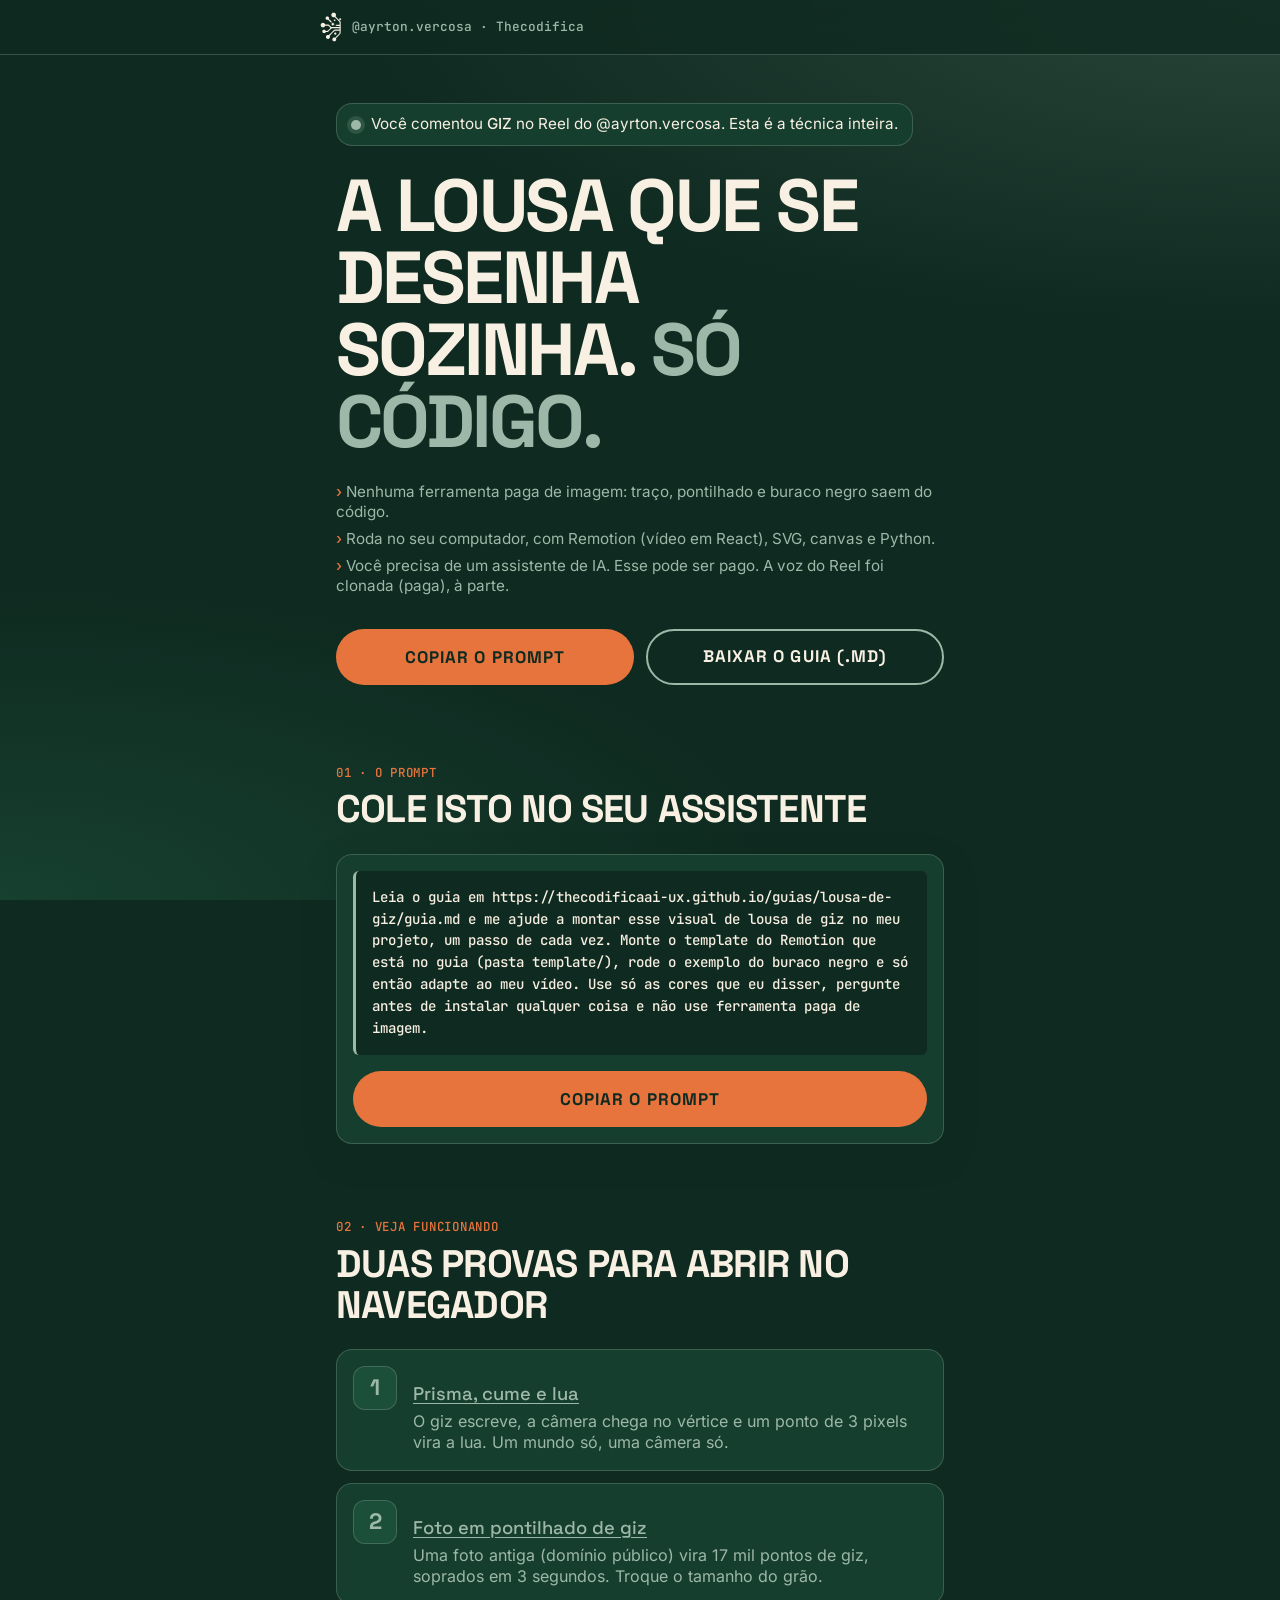
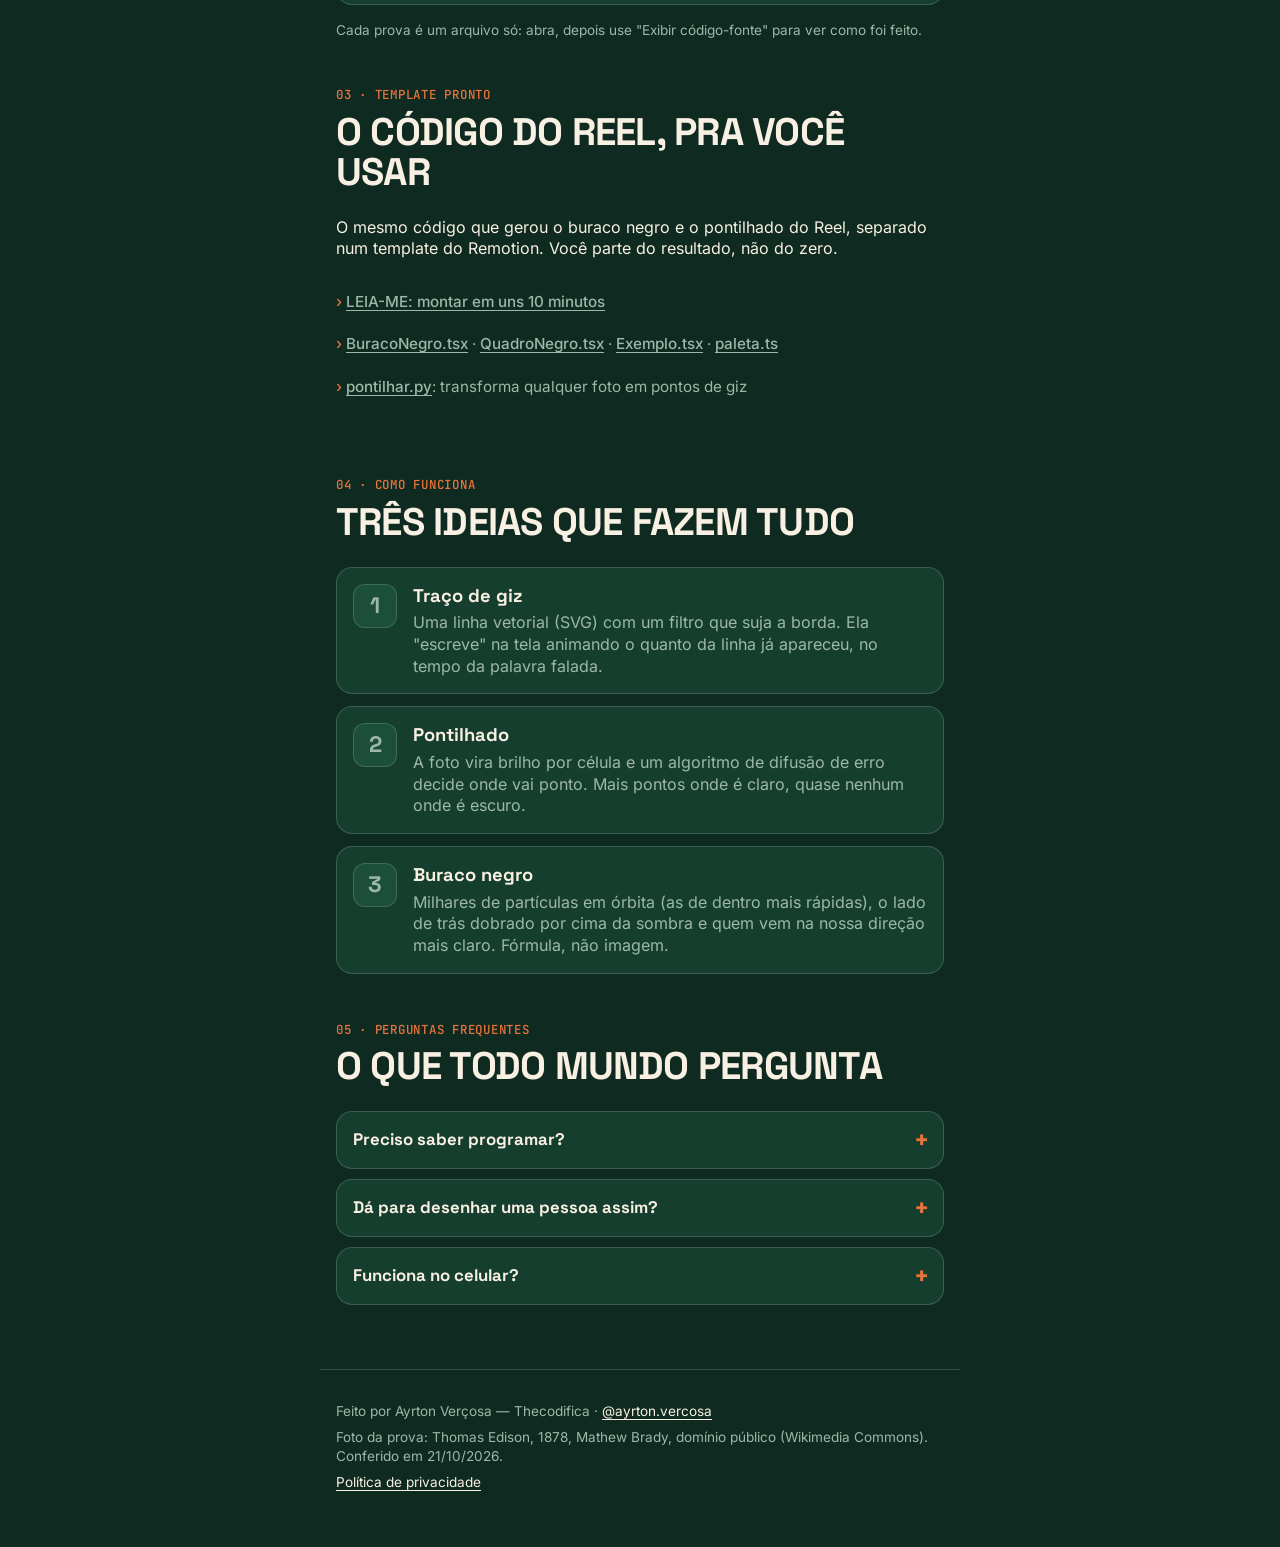
==== lousa-de-giz/index.html @ 0cbdce9f "lousa-de-giz: técnica inteira do Reel (guia, template Remotion e provas) Página do comenta→DM "GIZ":" ====
<!doctype html>
<html lang="pt-BR">
<head>
<meta charset="utf-8">
<meta name="viewport" content="width=device-width, initial-scale=1">
<title>Lousa de giz em código · a técnica inteira</title>
<meta name="description" content="A técnica do Reel da lousa de giz: traço de giz, pontilhado de foto e um buraco negro feitos só com código, sem ferramenta paga de imagem. Um prompt pronto e o guia completo para o seu assistente de IA.">
<meta property="og:type" content="website">
<meta property="og:locale" content="pt_BR">
<meta property="og:url" content="https://thecodificaai-ux.github.io/guias/lousa-de-giz/">
<meta property="og:title" content="A lousa de giz que se desenha sozinha. Só código.">
<meta property="og:description" content="A técnica inteira do @ayrton.vercosa: um prompt para colar no seu assistente de IA, o guia em .md e duas provas para abrir no navegador.">
<link rel="icon" href="icone-creme.svg" type="image/svg+xml">
<link rel="preload" href="fontes/space-grotesk-latin-700-normal.woff2" as="font" type="font/woff2" crossorigin>
<link rel="stylesheet" href="marca/tokens.css">
<link rel="stylesheet" href="estilo.css">
</head>
<body>
<a class="pular" href="#conteudo">Pular para o conteúdo</a>

<header class="topo">
  <div class="topo__marca">
    <img src="icone-creme.svg" alt="" width="28" height="38">
    <span>@ayrton.vercosa · Thecodifica</span>
  </div>
</header>

<main id="conteudo">

  <section class="hero" aria-labelledby="titulo">
    <p class="hero__aviso"><span class="ponto" aria-hidden="true"></span><span>Você comentou <strong>GIZ</strong> no Reel do @ayrton.vercosa. Esta é a técnica inteira.</span></p>
    <h1 id="titulo" class="hero__titulo">A lousa que se desenha sozinha. <span class="destaque">Só código.</span></h1>
    <ul class="hero__nuance">
      <li>Nenhuma ferramenta paga de imagem: traço, pontilhado e buraco negro saem do código.</li>
      <li>Roda no seu computador, com Remotion (vídeo em React), SVG, canvas e Python.</li>
      <li>Você precisa de um assistente de IA. Esse pode ser pago. A voz do Reel foi clonada (paga), à parte.</li>
    </ul>
    <div class="hero__acoes">
      <button type="button" class="botao botao--principal" data-copiar="prompt-texto" data-rotulo="Copiar o prompt">Copiar o prompt</button>
      <a class="botao botao--secundario" href="guia.md" download="guia.md">Baixar o guia (.md)</a>
    </div>
    <p class="hero__dica">Sem JavaScript? O prompt está logo abaixo. Selecione e copie.</p>
  </section>

  <section class="bloco" id="prompt" aria-labelledby="t-prompt">
    <p class="etiqueta">01 · O prompt</p>
    <h2 id="t-prompt">Cole isto no seu assistente</h2>
    <div class="cartao-prompt">
      <pre id="prompt-texto" tabindex="0">Leia o guia em https://thecodificaai-ux.github.io/guias/lousa-de-giz/guia.md e me ajude a montar esse visual de lousa de giz no meu projeto, um passo de cada vez. Monte o template do Remotion que está no guia (pasta template/), rode o exemplo do buraco negro e só então adapte ao meu vídeo. Use só as cores que eu disser, pergunte antes de instalar qualquer coisa e não use ferramenta paga de imagem.</pre>
      <button type="button" class="botao botao--principal botao--cheio" data-copiar="prompt-texto" data-rotulo="Copiar o prompt">Copiar o prompt</button>
    </div>
    <p class="status" role="status" aria-live="polite"></p>
  </section>

  <section class="bloco" aria-labelledby="t-provas">
    <p class="etiqueta">02 · Veja funcionando</p>
    <h2 id="t-provas">Duas provas para abrir no navegador</h2>
    <ol class="passos">
      <li><span class="passos__n" aria-hidden="true">1</span><div><h3><a class="link-forte" href="provas/prisma-pico-lua.html">Prisma, cume e lua</a></h3><p>O giz escreve, a câmera chega no vértice e um ponto de 3 pixels vira a lua. Um mundo só, uma câmera só.</p></div></li>
      <li><span class="passos__n" aria-hidden="true">2</span><div><h3><a class="link-forte" href="provas/foto-em-pontilhado.html">Foto em pontilhado de giz</a></h3><p>Uma foto antiga (domínio público) vira 17 mil pontos de giz, soprados em 3 segundos. Troque o tamanho do grão.</p></div></li>
    </ol>
    <p class="nota">Cada prova é um arquivo só: abra, depois use "Exibir código-fonte" para ver como foi feito.</p>
  </section>

  <section class="bloco" aria-labelledby="t-template">
    <p class="etiqueta">03 · Template pronto</p>
    <h2 id="t-template">O código do Reel, pra você usar</h2>
    <p>O mesmo código que gerou o buraco negro e o pontilhado do Reel, separado num template do Remotion. Você parte do resultado, não do zero.</p>
    <ul class="hero__nuance">
      <li><a class="link-forte" href="template/LEIA-ME.md">LEIA-ME: montar em uns 10 minutos</a></li>
      <li><a class="link-forte" href="template/BuracoNegro.tsx">BuracoNegro.tsx</a> · <a class="link-forte" href="template/QuadroNegro.tsx">QuadroNegro.tsx</a> · <a class="link-forte" href="template/Exemplo.tsx">Exemplo.tsx</a> · <a class="link-forte" href="template/paleta.ts">paleta.ts</a></li>
      <li><a class="link-forte" href="template/pontilhar.py">pontilhar.py</a>: transforma qualquer foto em pontos de giz</li>
    </ul>
  </section>

  <section class="bloco" aria-labelledby="t-como">
    <p class="etiqueta">04 · Como funciona</p>
    <h2 id="t-como">Três ideias que fazem tudo</h2>
    <ol class="passos">
      <li><span class="passos__n" aria-hidden="true">1</span><div><h3>Traço de giz</h3><p>Uma linha vetorial (SVG) com um filtro que suja a borda. Ela "escreve" na tela animando o quanto da linha já apareceu, no tempo da palavra falada.</p></div></li>
      <li><span class="passos__n" aria-hidden="true">2</span><div><h3>Pontilhado</h3><p>A foto vira brilho por célula e um algoritmo de difusão de erro decide onde vai ponto. Mais pontos onde é claro, quase nenhum onde é escuro.</p></div></li>
      <li><span class="passos__n" aria-hidden="true">3</span><div><h3>Buraco negro</h3><p>Milhares de partículas em órbita (as de dentro mais rápidas), o lado de trás dobrado por cima da sombra e quem vem na nossa direção mais claro. Fórmula, não imagem.</p></div></li>
    </ol>
  </section>

  <section class="bloco" aria-labelledby="t-faq">
    <p class="etiqueta">05 · Perguntas frequentes</p>
    <h2 id="t-faq">O que todo mundo pergunta</h2>
    <div class="sanfona">
      <details>
        <summary>Preciso saber programar?</summary>
        <p>Não. O assistente escreve o código com você. Você precisa saber o que quer na tela e aprovar o que ele mostra.</p>
      </details>
      <details>
        <summary>Dá para desenhar uma pessoa assim?</summary>
        <p>Pessoa com volume desenhada à mão em código fica ruim. A regra que ficou: objeto, diagrama e cena são traço; pessoa é foto (a sua, ou de domínio público) virada em pontilhado.</p>
      </details>
      <details>
        <summary>Funciona no celular?</summary>
        <p>As provas abrem no navegador do celular. Para gerar o vídeo você precisa de um computador com Node.js.</p>
      </details>
    </div>
  </section>

</main>

<footer class="rodape">
  <p>Feito por Ayrton Verçosa — Thecodifica · <a href="https://www.instagram.com/ayrton.vercosa/" rel="noopener">@ayrton.vercosa</a></p>
  <p>Foto da prova: Thomas Edison, 1878, Mathew Brady, domínio público (Wikimedia Commons). Conferido em 21/10/2026.</p>
  <p><a href="https://thecodificaai-ux.github.io/thecodifica-legal/privacidade.html">Política de privacidade</a></p>
</footer>

<script src="app.js" defer></script>
</body>
</html>
---- lousa-de-giz/marca/tokens.css ----
/* GERADO por scripts/tokens/build.mjs — não editar. Fonte: brand/tokens.json */
@font-face {
  font-family: 'Space Grotesk';
  font-style: normal;
  font-weight: 500;
  font-display: block;
  src: url('../fontes/space-grotesk-latin-500-normal.woff2') format('woff2');
}
@font-face {
  font-family: 'Space Grotesk';
  font-style: normal;
  font-weight: 700;
  font-display: block;
  src: url('../fontes/space-grotesk-latin-700-normal.woff2') format('woff2');
}
@font-face {
  font-family: 'Inter';
  font-style: normal;
  font-weight: 400;
  font-display: block;
  src: url('../fontes/inter-latin-400-normal.woff2') format('woff2');
}
@font-face {
  font-family: 'Inter';
  font-style: normal;
  font-weight: 500;
  font-display: block;
  src: url('../fontes/inter-latin-500-normal.woff2') format('woff2');
}
@font-face {
  font-family: 'JetBrains Mono';
  font-style: normal;
  font-weight: 500;
  font-display: block;
  src: url('../fontes/jetbrains-mono-latin-500-normal.woff2') format('woff2');
}

:root {
  --paleta-creme: #F8F0E2;
  --paleta-floresta: #1B4F3A;
  --paleta-noite: #0F2A20;
  --paleta-terracota: #D9622B;
  --paleta-terracota-escura: #A8461A;
  --paleta-terracota-clara: #E8743D;
  --paleta-verde-suave: #9DB8A8;
  --tipo-display: 116px;
  --tipo-h1: 74px;
  --tipo-h2: 64px;
  --tipo-h3: 44px;
  --tipo-corpo-g: 34px;
  --tipo-corpo: 28px;
  --tipo-legenda: 22px;
  --linha-apertada: 1.05;
  --linha-normal: 1.35;
  --letra-titulo: -0.02em;
  --letra-caixa-alta: 0.06em;
  --espaco-1: 8px;
  --espaco-2: 16px;
  --espaco-3: 24px;
  --espaco-4: 32px;
  --espaco-6: 48px;
  --espaco-8: 64px;
  --espaco-12: 96px;
  --raio-sm: 6px;
  --raio-md: 16px;
  --raio-lg: 32px;
  --raio-pill: 999px;
  --sombra-card: 0 12px 32px rgba(15, 42, 32, 0.28);
  --fonte-titulo: 'Space Grotesk', Arial, sans-serif;
  --fonte-corpo: 'Inter', Arial, sans-serif;
  --fonte-mono: 'JetBrains Mono', Consolas, monospace;
}

:root, [data-tema="escuro"] {
  --cor-fundo: var(--paleta-noite);
  --cor-superficie: var(--paleta-floresta);
  --cor-texto-superficie: var(--paleta-creme);
  --cor-titulo: var(--paleta-creme);
  --cor-texto: var(--paleta-creme);
  --cor-texto-secundario: var(--paleta-verde-suave);
  --cor-destaque: var(--paleta-terracota-clara);
  --cor-destaque-texto: var(--paleta-terracota-clara);
  --cor-botao-fundo: var(--paleta-terracota-clara);
  --cor-botao-texto: var(--paleta-noite);
  --cor-etiqueta: var(--paleta-terracota-clara);
  --logo: url('/brand/logo/logo-horizontal-creme.svg');
}

[data-tema="claro"] {
  --cor-fundo: var(--paleta-creme);
  --cor-superficie: var(--paleta-floresta);
  --cor-texto-superficie: var(--paleta-creme);
  --cor-titulo: var(--paleta-floresta);
  --cor-texto: var(--paleta-noite);
  --cor-texto-secundario: var(--paleta-floresta);
  --cor-destaque: var(--paleta-terracota);
  --cor-destaque-texto: var(--paleta-terracota-escura);
  --cor-botao-fundo: var(--paleta-terracota-escura);
  --cor-botao-texto: var(--paleta-creme);
  --cor-etiqueta: var(--paleta-terracota-escura);
  --logo: url('/brand/logo/logo-horizontal-floresta.svg');
}

.t-display { font-family: var(--fonte-titulo); font-size: var(--tipo-display); font-weight: 700; line-height: var(--linha-apertada); letter-spacing: var(--letra-titulo); color: var(--cor-titulo); }
.t-h1 { font-family: var(--fonte-titulo); font-size: var(--tipo-h1); font-weight: 700; line-height: var(--linha-apertada); letter-spacing: var(--letra-titulo); color: var(--cor-titulo); }
.t-h2 { font-family: var(--fonte-titulo); font-size: var(--tipo-h2); font-weight: 700; line-height: var(--linha-apertada); letter-spacing: var(--letra-titulo); color: var(--cor-titulo); }
.t-h3 { font-family: var(--fonte-titulo); font-size: var(--tipo-h3); font-weight: 500; line-height: var(--linha-apertada); letter-spacing: var(--letra-titulo); color: var(--cor-titulo); }
.t-corpo-g { font-family: var(--fonte-corpo); font-size: var(--tipo-corpo-g); font-weight: 500; line-height: var(--linha-normal); }
.t-corpo { font-family: var(--fonte-corpo); font-size: var(--tipo-corpo); font-weight: 400; line-height: var(--linha-normal); }
.t-legenda { font-family: var(--fonte-corpo); font-size: var(--tipo-legenda); font-weight: 500; line-height: var(--linha-normal); }
.t-mono { font-family: var(--fonte-mono); font-size: var(--tipo-legenda); font-weight: 500; line-height: var(--linha-normal); }
---- lousa-de-giz/estilo.css ----
/* Cor e fonte só via var() de marca/tokens.css. */
:root {
  color-scheme: dark;
  --borda: color-mix(in srgb, var(--paleta-verde-suave) 28%, transparent);
  --vidro: color-mix(in srgb, var(--paleta-floresta) 55%, var(--paleta-noite));
  --brilho: color-mix(in srgb, var(--paleta-verde-suave) 18%, transparent);
  --largura: 640px;
}

*, *::before, *::after { box-sizing: border-box; }

html { -webkit-text-size-adjust: 100%; scroll-behavior: smooth; }

body {
  margin: 0;
  background: var(--cor-fundo);
  background-image:
    radial-gradient(120% 60% at 100% 0%, var(--brilho), transparent 60%),
    radial-gradient(90% 50% at 0% 100%, color-mix(in srgb, var(--paleta-floresta) 60%, transparent), transparent 70%);
  background-attachment: fixed;
  color: var(--cor-texto);
  font-family: var(--fonte-corpo);
  font-size: 1rem;
  line-height: var(--linha-normal);
  -webkit-font-smoothing: antialiased;
}

img { display: block; max-width: 100%; }
a { color: var(--cor-texto); text-underline-offset: 3px; }
strong { font-weight: 500; color: var(--cor-titulo); }
code { font-family: var(--fonte-mono); font-size: .9em; padding: 1px 6px; border-radius: var(--raio-sm); background: var(--paleta-noite); }

:focus-visible {
  outline: 3px solid var(--cor-destaque);
  outline-offset: 3px;
  border-radius: var(--raio-sm);
}

.pular {
  position: absolute; left: var(--espaco-2); top: -100px; z-index: 10;
  padding: var(--espaco-1) var(--espaco-2);
  background: var(--cor-botao-fundo); color: var(--cor-botao-texto);
  border-radius: var(--raio-pill); font-weight: 500; text-decoration: none;
}
.pular:focus { top: var(--espaco-2); }

/* Topo */
.topo {
  position: sticky; top: 0; z-index: 5;
  padding: 12px var(--espaco-2);
  background: color-mix(in srgb, var(--paleta-noite) 82%, transparent);
  -webkit-backdrop-filter: blur(10px); backdrop-filter: blur(10px);
  border-bottom: 1px solid var(--borda);
}
.topo__marca {
  max-width: var(--largura); margin: 0 auto;
  display: flex; align-items: center; gap: 10px;
  font-family: var(--fonte-mono); font-size: .8rem; color: var(--cor-texto-secundario);
}
.topo__marca img { width: 22px; height: auto; }

main, .rodape { max-width: var(--largura); margin: 0 auto; padding: 0 var(--espaco-2); }

/* Hero */
.hero { padding: var(--espaco-6) 0 var(--espaco-4); }
.hero__aviso {
  display: inline-flex; gap: 10px; align-items: flex-start;
  margin: 0 0 var(--espaco-3);
  padding: 10px 14px;
  border: 1px solid var(--borda); border-radius: var(--raio-md);
  background: var(--vidro);
  font-size: .95rem; color: var(--cor-texto);
}
.ponto {
  flex: none; width: 10px; height: 10px; margin-top: 6px; border-radius: 50%;
  background: var(--paleta-verde-suave);
  box-shadow: 0 0 0 4px var(--brilho);
  animation: pulso 2s ease-in-out infinite;
}
@keyframes pulso { 50% { box-shadow: 0 0 0 8px transparent; } }

.hero__titulo {
  margin: 0 0 var(--espaco-3);
  font-family: var(--fonte-titulo); font-weight: 700;
  font-size: clamp(2.5rem, 11vw, 4.6rem);
  line-height: .98; letter-spacing: -0.035em;
  text-transform: uppercase;
  color: var(--cor-titulo);
  overflow-wrap: break-word; hyphens: manual;
}
.destaque { color: var(--paleta-verde-suave); }
.gratis {
  display: inline-block; margin-top: 6px;
  padding: 0 .18em;
  background: var(--cor-destaque); color: var(--paleta-noite);
  border-radius: var(--raio-sm);
  transform: rotate(-1.5deg);
}

.hero__nuance {
  list-style: none; margin: 0 0 var(--espaco-4); padding: 0;
  display: grid; gap: 6px;
  color: var(--cor-texto-secundario); font-size: .95rem;
}
.hero__nuance li::before { content: "› "; color: var(--cor-destaque); font-weight: 500; }

.hero__acoes { display: grid; gap: 12px; }
.hero__dica { margin: 12px 0 0; font-size: .8rem; color: var(--cor-texto-secundario); }
.js .hero__dica { display: none; }

/* Botões */
.botao {
  display: inline-flex; align-items: center; justify-content: center; gap: 8px;
  min-height: 56px; padding: 14px 24px;
  border-radius: var(--raio-pill); border: 2px solid transparent;
  font-family: var(--fonte-titulo); font-weight: 700; font-size: 1.05rem;
  letter-spacing: var(--letra-caixa-alta); text-transform: uppercase;
  text-decoration: none; cursor: pointer;
  transition: transform .15s ease, background-color .15s ease;
}
.botao:active { transform: scale(.98); }
.botao--principal { background: var(--cor-botao-fundo); color: var(--cor-botao-texto); }
.botao--principal:hover { filter: brightness(1.08); }
.botao--secundario { background: transparent; color: var(--cor-texto); border-color: var(--paleta-verde-suave); }
.botao--secundario:hover { background: var(--vidro); }
.botao--cheio { width: 100%; }
.botao.copiado { background: var(--paleta-verde-suave); color: var(--paleta-noite); }

/* Blocos */
.bloco { padding: var(--espaco-6) 0 0; }
.etiqueta {
  margin: 0 0 var(--espaco-1);
  font-family: var(--fonte-mono); font-size: .78rem;
  letter-spacing: var(--letra-caixa-alta); text-transform: uppercase;
  color: var(--cor-etiqueta);
}
h2 {
  margin: 0 0 var(--espaco-3);
  font-family: var(--fonte-titulo); font-weight: 700;
  font-size: clamp(1.7rem, 7vw, 2.4rem);
  line-height: var(--linha-apertada); letter-spacing: var(--letra-titulo);
  text-transform: uppercase; color: var(--cor-titulo);
}
h3 { margin: 0 0 4px; font-family: var(--fonte-titulo); font-weight: 700; font-size: 1.15rem; color: var(--cor-titulo); }
.nota { margin: var(--espaco-2) 0 0; font-size: .85rem; color: var(--cor-texto-secundario); }

/* Prompt */
.cartao-prompt {
  border: 1px solid var(--borda); border-radius: var(--raio-md);
  background: var(--vidro); padding: var(--espaco-2);
  box-shadow: var(--sombra-card);
}
.cartao-prompt pre {
  margin: 0 0 var(--espaco-2); padding: var(--espaco-2);
  max-height: 260px; overflow: auto;
  white-space: pre-wrap; word-break: break-word;
  font-family: var(--fonte-mono); font-size: .88rem; line-height: 1.55;
  color: var(--cor-texto); background: var(--paleta-noite);
  border-radius: var(--raio-sm); border-left: 3px solid var(--paleta-verde-suave);
}
.status { min-height: 1.4em; margin: 8px 0 0; font-size: .85rem; color: var(--paleta-verde-suave); }

/* Passos */
.passos { list-style: none; margin: 0; padding: 0; display: grid; gap: 12px; }
.passos li {
  display: flex; gap: var(--espaco-2); align-items: flex-start;
  padding: var(--espaco-2);
  border: 1px solid var(--borda); border-radius: var(--raio-md);
  background: var(--vidro);
}
.passos p { margin: 0; color: var(--cor-texto-secundario); }
.passos__n {
  flex: none; display: grid; place-items: center;
  width: 44px; height: 44px; border-radius: 12px;
  background: var(--cor-superficie); color: var(--paleta-verde-suave);
  font-family: var(--fonte-titulo); font-weight: 700; font-size: 1.4rem;
  border: 1px solid var(--borda);
}

/* Abas (sem JS: todos os painéis empilhados) */
.abas {
  display: flex; gap: 4px; padding: 4px; margin-bottom: 12px;
  border-radius: var(--raio-pill); background: var(--vidro); border: 1px solid var(--borda);
  overflow-x: auto;
}
.abas[hidden] { display: none; }
.abas button {
  flex: 1 1 auto; min-height: 44px; padding: 8px 6px;
  border: 0; border-radius: var(--raio-pill); background: transparent;
  font-family: var(--fonte-corpo); font-weight: 500; font-size: .85rem;
  color: var(--cor-texto-secundario); cursor: pointer; white-space: nowrap;
}
.abas button[aria-selected="true"] { background: var(--cor-superficie); color: var(--cor-texto-superficie); }
.painel {
  padding: var(--espaco-3) var(--espaco-2);
  border: 1px solid var(--borda); border-radius: var(--raio-md);
  background: var(--vidro);
}
.painel + .painel { margin-top: 12px; }
.js .painel + .painel { margin-top: 0; }
.painel[hidden] { display: none; }
.js .painel h3 { display: none; }
.painel ol { margin: 0; padding-left: 1.3em; display: grid; gap: 8px; }
.painel ol li::marker { color: var(--paleta-verde-suave); font-family: var(--fonte-mono); }
.link-forte { display: inline-block; margin-top: var(--espaco-2); font-weight: 500; color: var(--paleta-verde-suave); }

/* Lista do que precisa */
.lista-check { list-style: none; margin: 0; padding: 0; display: grid; gap: 10px; }
.lista-check li {
  position: relative; padding: 14px 14px 14px 48px;
  border-radius: var(--raio-md); background: var(--vidro); border: 1px solid var(--borda);
  color: var(--cor-texto-secundario);
}
.lista-check li::before {
  content: "✓"; position: absolute; left: 14px; top: 13px;
  width: 22px; height: 22px; display: grid; place-items: center;
  border-radius: 50%; background: var(--paleta-verde-suave); color: var(--paleta-noite);
  font-size: .75rem; font-weight: 500;
}

/* Lista do que precisa, em sanfona */
.intro-lista { margin: 0 0 var(--espaco-2); color: var(--cor-texto-secundario); font-size: .95rem; }
.sanfona--check summary { justify-content: flex-start; }
.sanfona--check summary::before {
  content: "✓"; flex: none;
  width: 22px; height: 22px; display: grid; place-items: center;
  border-radius: 50%; background: var(--paleta-verde-suave); color: var(--paleta-noite);
  font-family: var(--fonte-corpo); font-size: .75rem; font-weight: 500;
}
.sanfona--check summary::after { margin-left: auto; }
.item { display: grid; gap: 2px; }
.item__nome { font-family: var(--fonte-titulo); font-weight: 700; font-size: 1.05rem; color: var(--cor-titulo); }
.item__sub { font-family: var(--fonte-corpo); font-weight: 400; font-size: .85rem; color: var(--cor-texto-secundario); }
.sanfona p + p { margin-top: -6px; }
.sanfona p.aviso { font-size: .88rem; border-left: 3px solid var(--cor-destaque); margin: 0 var(--espaco-2) var(--espaco-2); padding: 2px 0 2px 12px; }

/* Sanfona */
.sanfona { display: grid; gap: 10px; }
.sanfona details {
  border: 1px solid var(--borda); border-radius: var(--raio-md);
  background: var(--vidro); overflow: hidden;
}
.sanfona details[open] { border-color: var(--paleta-verde-suave); }
.sanfona summary {
  list-style: none; cursor: pointer;
  display: flex; justify-content: space-between; align-items: center; gap: 12px;
  min-height: 56px; padding: 14px var(--espaco-2);
  font-family: var(--fonte-titulo); font-weight: 700; font-size: 1.05rem; color: var(--cor-titulo);
}
.sanfona summary::-webkit-details-marker { display: none; }
.sanfona summary::after {
  content: "+"; flex: none; font-family: var(--fonte-mono); font-size: 1.3rem;
  color: var(--cor-destaque); transition: transform .2s ease;
}
.sanfona details[open] summary::after { transform: rotate(45deg); }
.sanfona p { margin: 0; padding: 0 var(--espaco-2) var(--espaco-2); color: var(--cor-texto-secundario); }

/* Rodapé */
.rodape {
  margin-top: var(--espaco-8); padding-top: var(--espaco-4); padding-bottom: var(--espaco-6);
  border-top: 1px solid var(--borda);
  font-size: .85rem; color: var(--cor-texto-secundario);
}
.rodape p { margin: 0 0 8px; }
.rodape a { color: var(--cor-texto); }

@media (min-width: 560px) {
  .hero__acoes { grid-template-columns: 1fr 1fr; }
}

@media (prefers-reduced-motion: reduce) {
  html { scroll-behavior: auto; }
  *, *::before, *::after { animation: none !important; transition: none !important; }
}
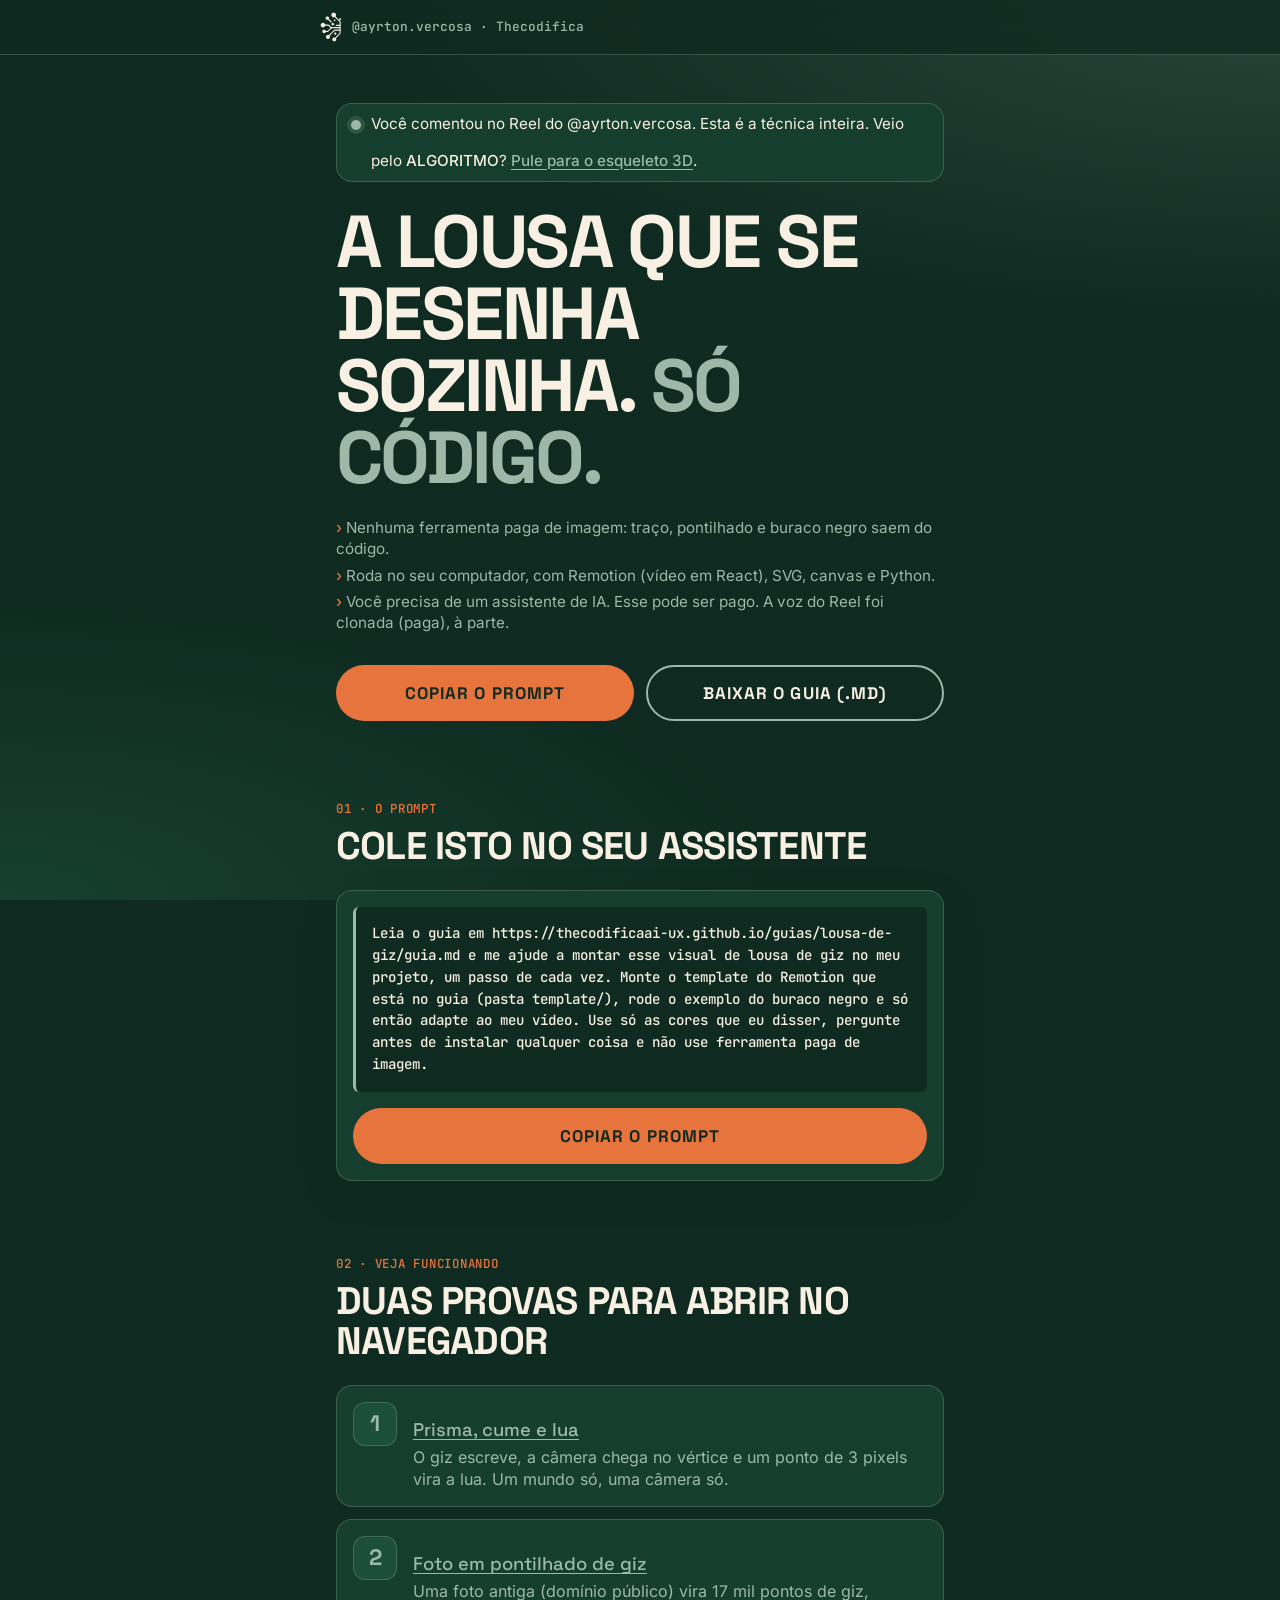
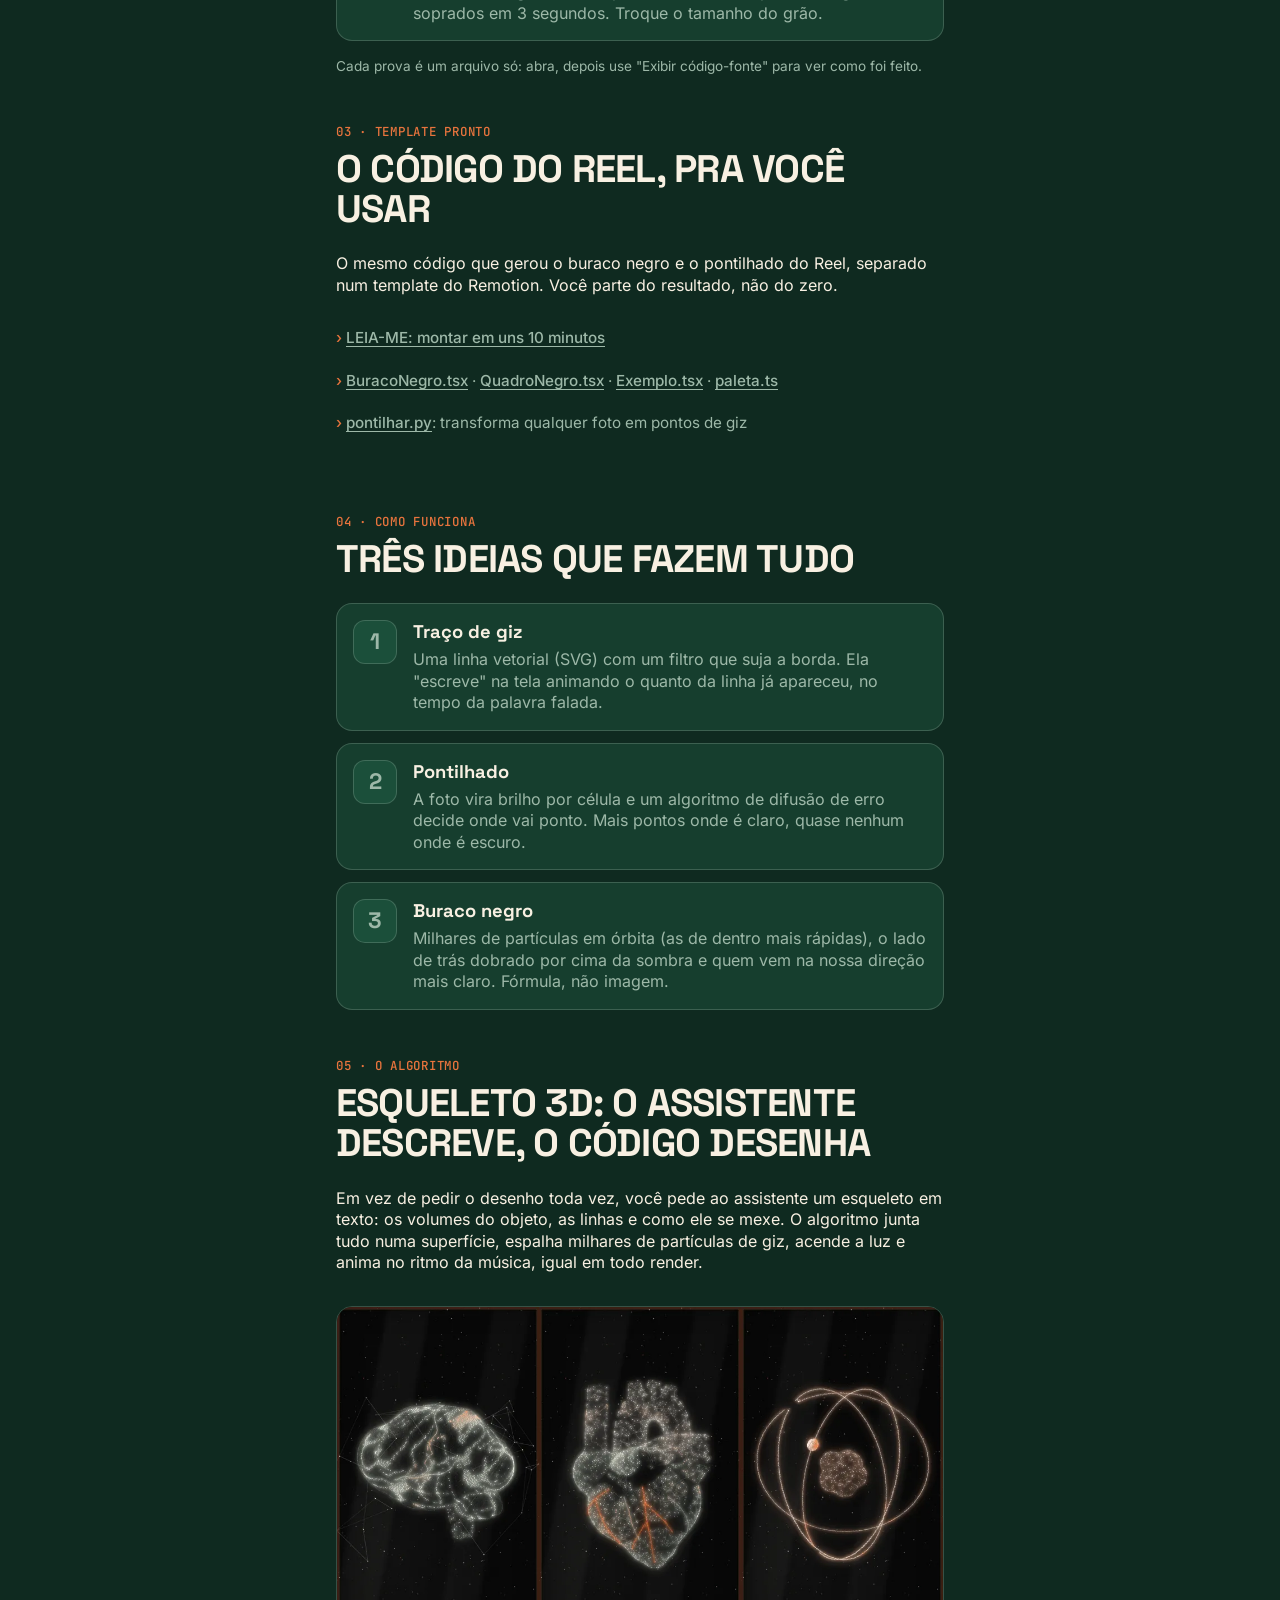
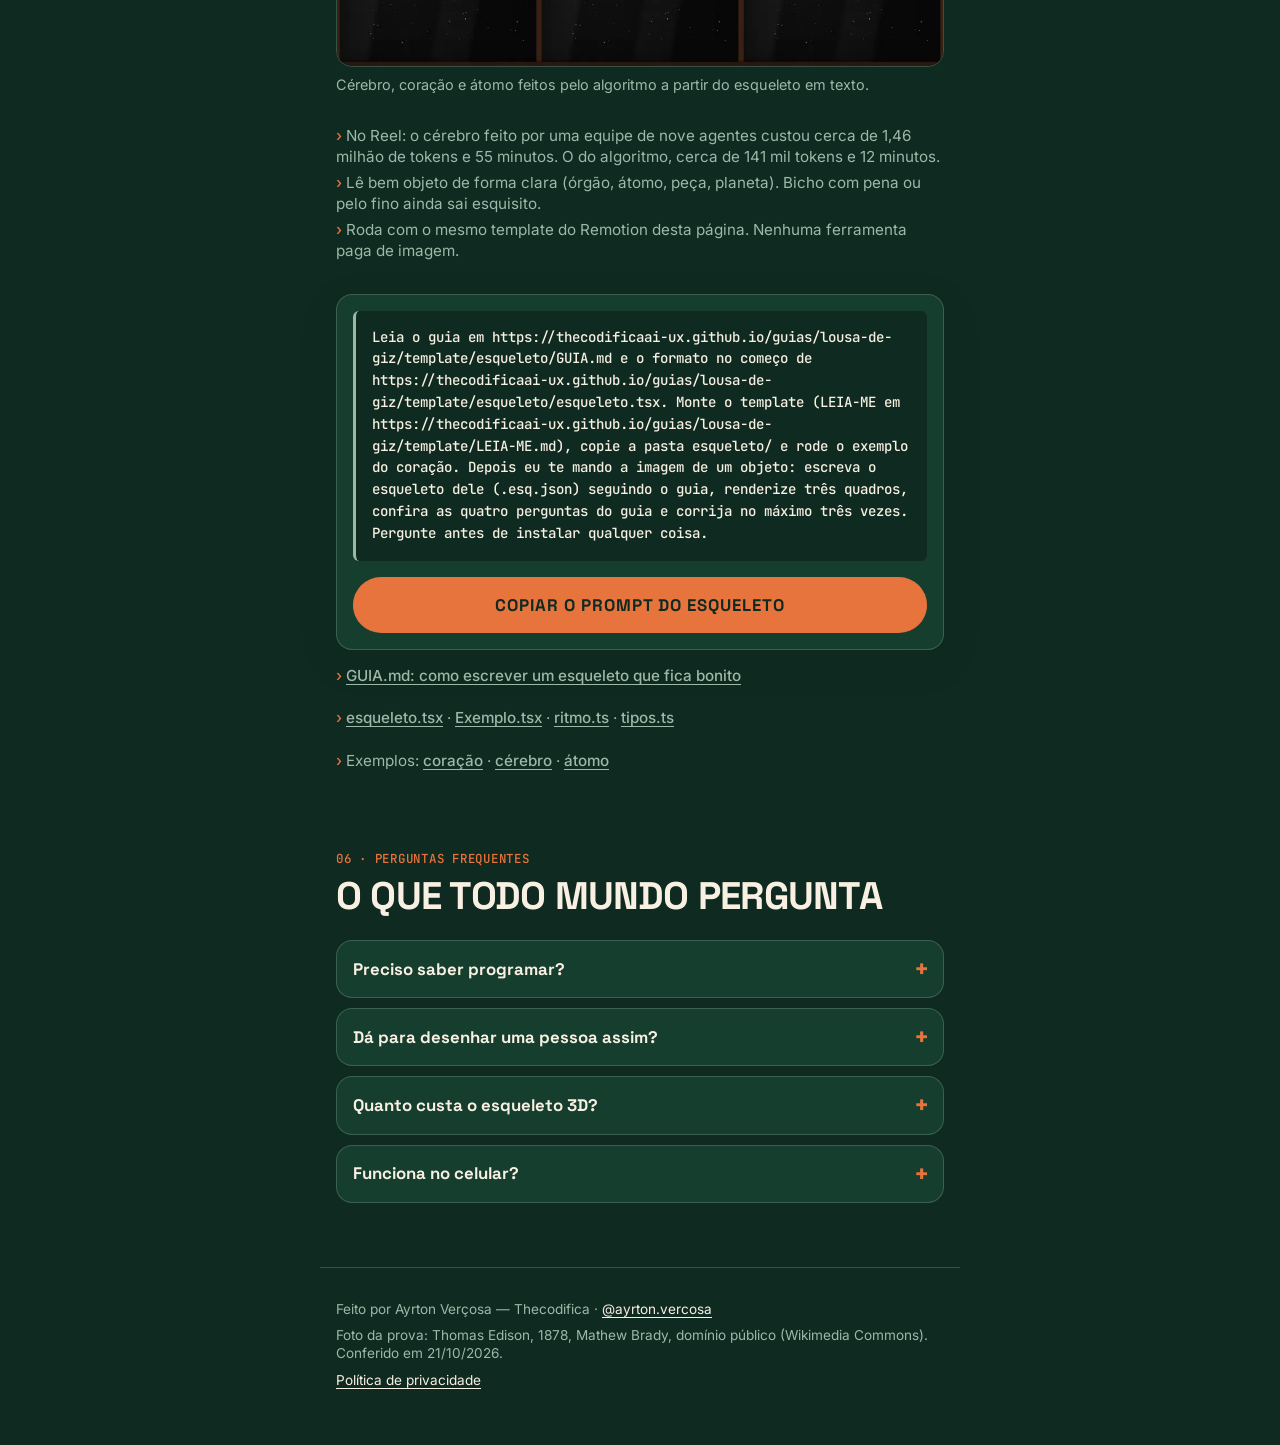
==== commit 4e6ecff5: "lousa-de-giz: seção do algoritmo do esqueleto 3D (prompt, guia, código e exemplos) Co-Authored-By: C" ====
--- a/lousa-de-giz/index.html
+++ b/lousa-de-giz/index.html
@@ -4,7 +4,7 @@
 <meta charset="utf-8">
 <meta name="viewport" content="width=device-width, initial-scale=1">
 <title>Lousa de giz em código · a técnica inteira</title>
-<meta name="description" content="A técnica do Reel da lousa de giz: traço de giz, pontilhado de foto e um buraco negro feitos só com código, sem ferramenta paga de imagem. Um prompt pronto e o guia completo para o seu assistente de IA.">
+<meta name="description" content="A técnica dos Reels da lousa de giz: traço de giz, pontilhado de foto, buraco negro e o algoritmo do esqueleto 3D, feitos só com código. Prompts prontos e o guia completo para o seu assistente de IA.">
 <meta property="og:type" content="website">
 <meta property="og:locale" content="pt_BR">
 <meta property="og:url" content="https://thecodificaai-ux.github.io/guias/lousa-de-giz/">
@@ -28,7 +28,7 @@
 <main id="conteudo">
 
   <section class="hero" aria-labelledby="titulo">
-    <p class="hero__aviso"><span class="ponto" aria-hidden="true"></span><span>Você comentou <strong>GIZ</strong> no Reel do @ayrton.vercosa. Esta é a técnica inteira.</span></p>
+    <p class="hero__aviso"><span class="ponto" aria-hidden="true"></span><span>Você comentou no Reel do @ayrton.vercosa. Esta é a técnica inteira. Veio pelo <strong>ALGORITMO</strong>? <a class="link-forte" href="#algoritmo">Pule para o esqueleto 3D</a>.</span></p>
     <h1 id="titulo" class="hero__titulo">A lousa que se desenha sozinha. <span class="destaque">Só código.</span></h1>
     <ul class="hero__nuance">
       <li>Nenhuma ferramenta paga de imagem: traço, pontilhado e buraco negro saem do código.</li>
@@ -83,8 +83,32 @@
     </ol>
   </section>
 
+  <section class="bloco" id="algoritmo" aria-labelledby="t-algoritmo">
+    <p class="etiqueta">05 · O algoritmo</p>
+    <h2 id="t-algoritmo">Esqueleto 3D: o assistente descreve, o código desenha</h2>
+    <p>Em vez de pedir o desenho toda vez, você pede ao assistente um esqueleto em texto: os volumes do objeto, as linhas e como ele se mexe. O algoritmo junta tudo numa superfície, espalha milhares de partículas de giz, acende a luz e anima no ritmo da música, igual em todo render.</p>
+    <figure class="figura">
+      <img src="algoritmo.webp" width="1080" height="640" loading="lazy" alt="Três desenhos em partículas de giz sobre fundo preto: um cérebro com sulcos acesos e uma rede de pontos em volta, um coração com os vasos no alto e as coronárias em laranja, e um átomo com três órbitas.">
+      <figcaption>Cérebro, coração e átomo feitos pelo algoritmo a partir do esqueleto em texto.</figcaption>
+    </figure>
+    <ul class="hero__nuance">
+      <li>No Reel: o cérebro feito por uma equipe de nove agentes custou cerca de 1,46 milhão de tokens e 55 minutos. O do algoritmo, cerca de 141 mil tokens e 12 minutos.</li>
+      <li>Lê bem objeto de forma clara (órgão, átomo, peça, planeta). Bicho com pena ou pelo fino ainda sai esquisito.</li>
+      <li>Roda com o mesmo template do Remotion desta página. Nenhuma ferramenta paga de imagem.</li>
+    </ul>
+    <div class="cartao-prompt">
+      <pre id="prompt-esqueleto" tabindex="0">Leia o guia em https://thecodificaai-ux.github.io/guias/lousa-de-giz/template/esqueleto/GUIA.md e o formato no começo de https://thecodificaai-ux.github.io/guias/lousa-de-giz/template/esqueleto/esqueleto.tsx. Monte o template (LEIA-ME em https://thecodificaai-ux.github.io/guias/lousa-de-giz/template/LEIA-ME.md), copie a pasta esqueleto/ e rode o exemplo do coração. Depois eu te mando a imagem de um objeto: escreva o esqueleto dele (.esq.json) seguindo o guia, renderize três quadros, confira as quatro perguntas do guia e corrija no máximo três vezes. Pergunte antes de instalar qualquer coisa.</pre>
+      <button type="button" class="botao botao--principal botao--cheio" data-copiar="prompt-esqueleto" data-rotulo="Copiar o prompt do esqueleto">Copiar o prompt do esqueleto</button>
+    </div>
+    <ul class="hero__nuance">
+      <li><a class="link-forte" href="template/esqueleto/GUIA.md">GUIA.md: como escrever um esqueleto que fica bonito</a></li>
+      <li><a class="link-forte" href="template/esqueleto/esqueleto.tsx">esqueleto.tsx</a> · <a class="link-forte" href="template/esqueleto/Exemplo.tsx">Exemplo.tsx</a> · <a class="link-forte" href="template/esqueleto/ritmo.ts">ritmo.ts</a> · <a class="link-forte" href="template/esqueleto/tipos.ts">tipos.ts</a></li>
+      <li>Exemplos: <a class="link-forte" href="template/esqueleto/exemplos/coracao.esq.json">coração</a> · <a class="link-forte" href="template/esqueleto/exemplos/cerebro-v2.esq.json">cérebro</a> · <a class="link-forte" href="template/esqueleto/exemplos/atomo.esq.json">átomo</a></li>
+    </ul>
+  </section>
+
   <section class="bloco" aria-labelledby="t-faq">
-    <p class="etiqueta">05 · Perguntas frequentes</p>
+    <p class="etiqueta">06 · Perguntas frequentes</p>
     <h2 id="t-faq">O que todo mundo pergunta</h2>
     <div class="sanfona">
       <details>
@@ -94,6 +118,10 @@
       <details>
         <summary>Dá para desenhar uma pessoa assim?</summary>
         <p>Pessoa com volume desenhada à mão em código fica ruim. A regra que ficou: objeto, diagrama e cena são traço; pessoa é foto (a sua, ou de domínio público) virada em pontilhado.</p>
+      </details>
+      <details>
+        <summary>Quanto custa o esqueleto 3D?</summary>
+        <p>Zero em ferramenta de imagem. O que você gasta é o uso do seu assistente: no Reel, cada desenho ficou perto de 140 mil tokens, contando três rodadas de olhar o resultado e corrigir. Pronto o arquivo, ele roda igual quantas vezes você quiser, sem gastar de novo.</p>
       </details>
       <details>
         <summary>Funciona no celular?</summary>
--- a/lousa-de-giz/estilo.css
+++ b/lousa-de-giz/estilo.css
@@ -272,3 +272,7 @@
   html { scroll-behavior: auto; }
   *, *::before, *::after { animation: none !important; transition: none !important; }
 }
+
+.figura { margin: var(--espaco-4) 0; }
+.figura img { display: block; width: 100%; height: auto; border-radius: var(--raio-md); border: 1px solid var(--borda); }
+.figura figcaption { margin-top: 8px; font-size: .9em; color: var(--cor-texto-secundario); }
